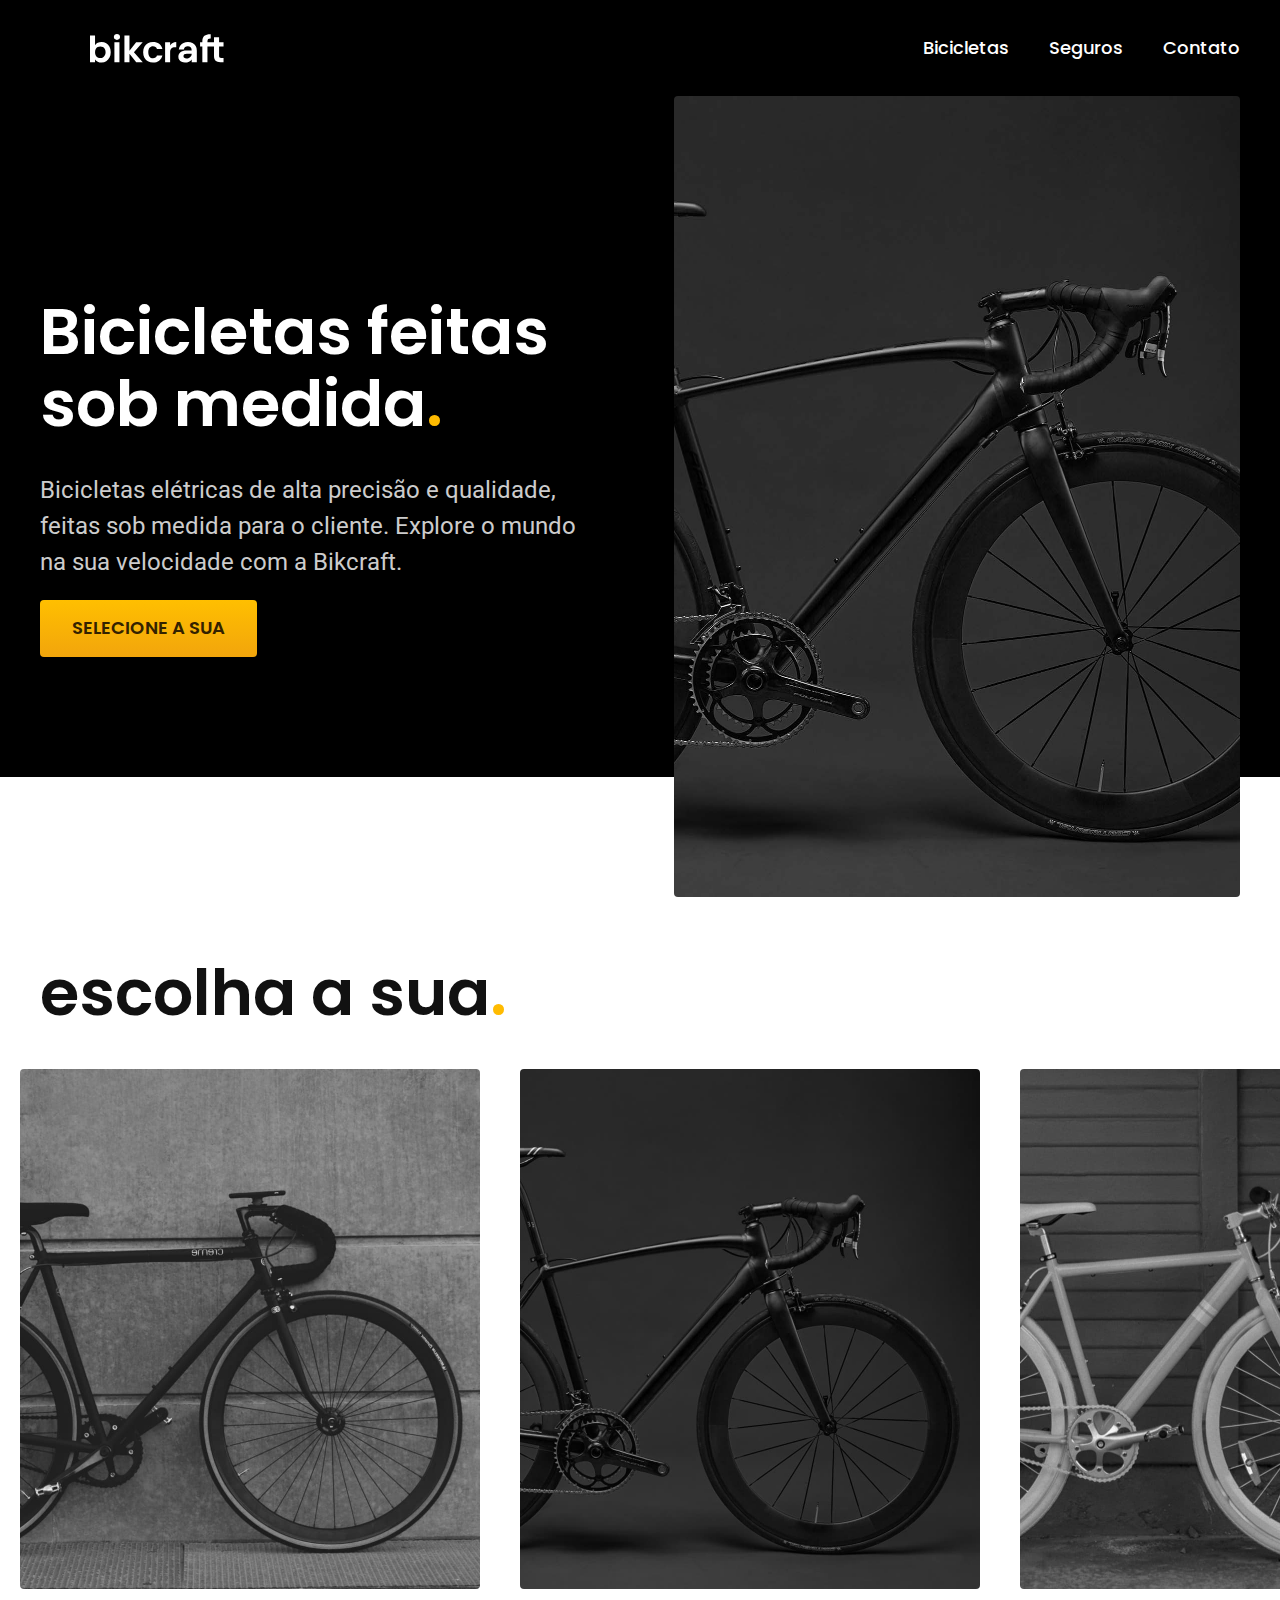
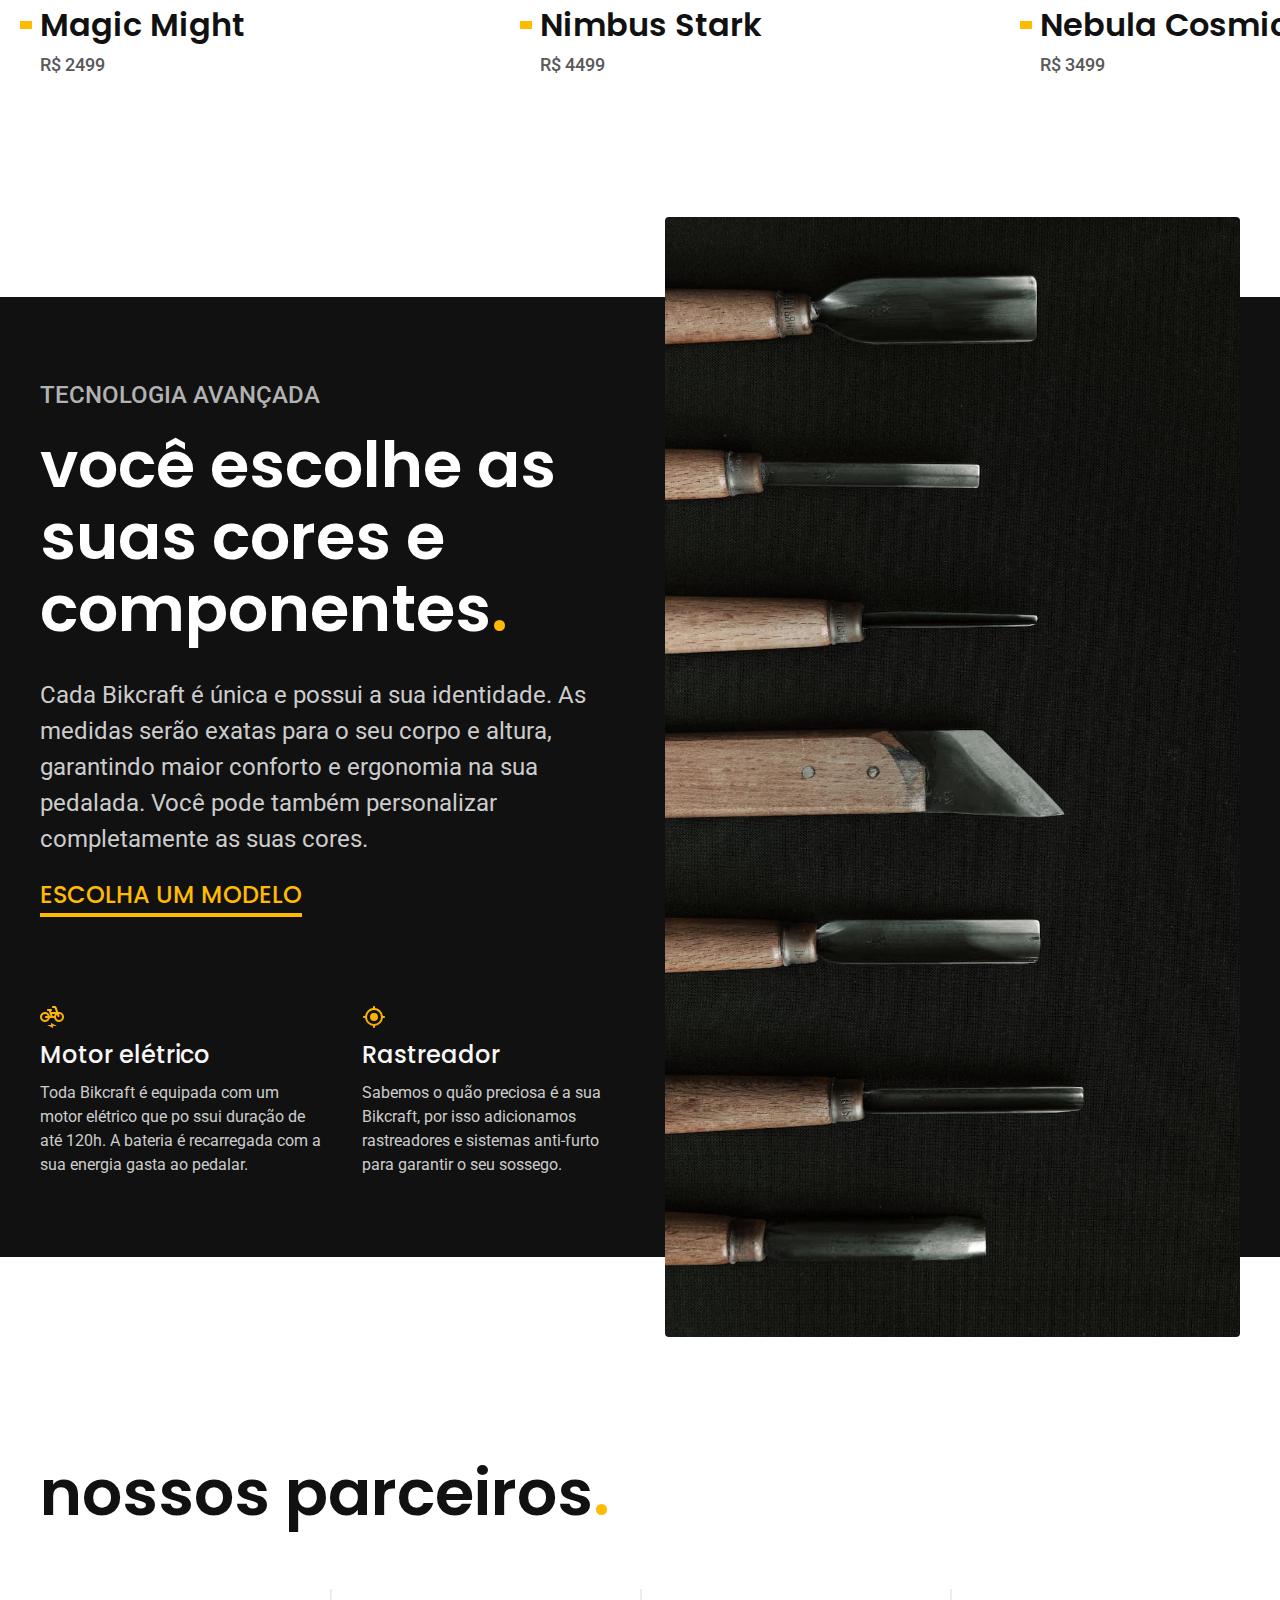
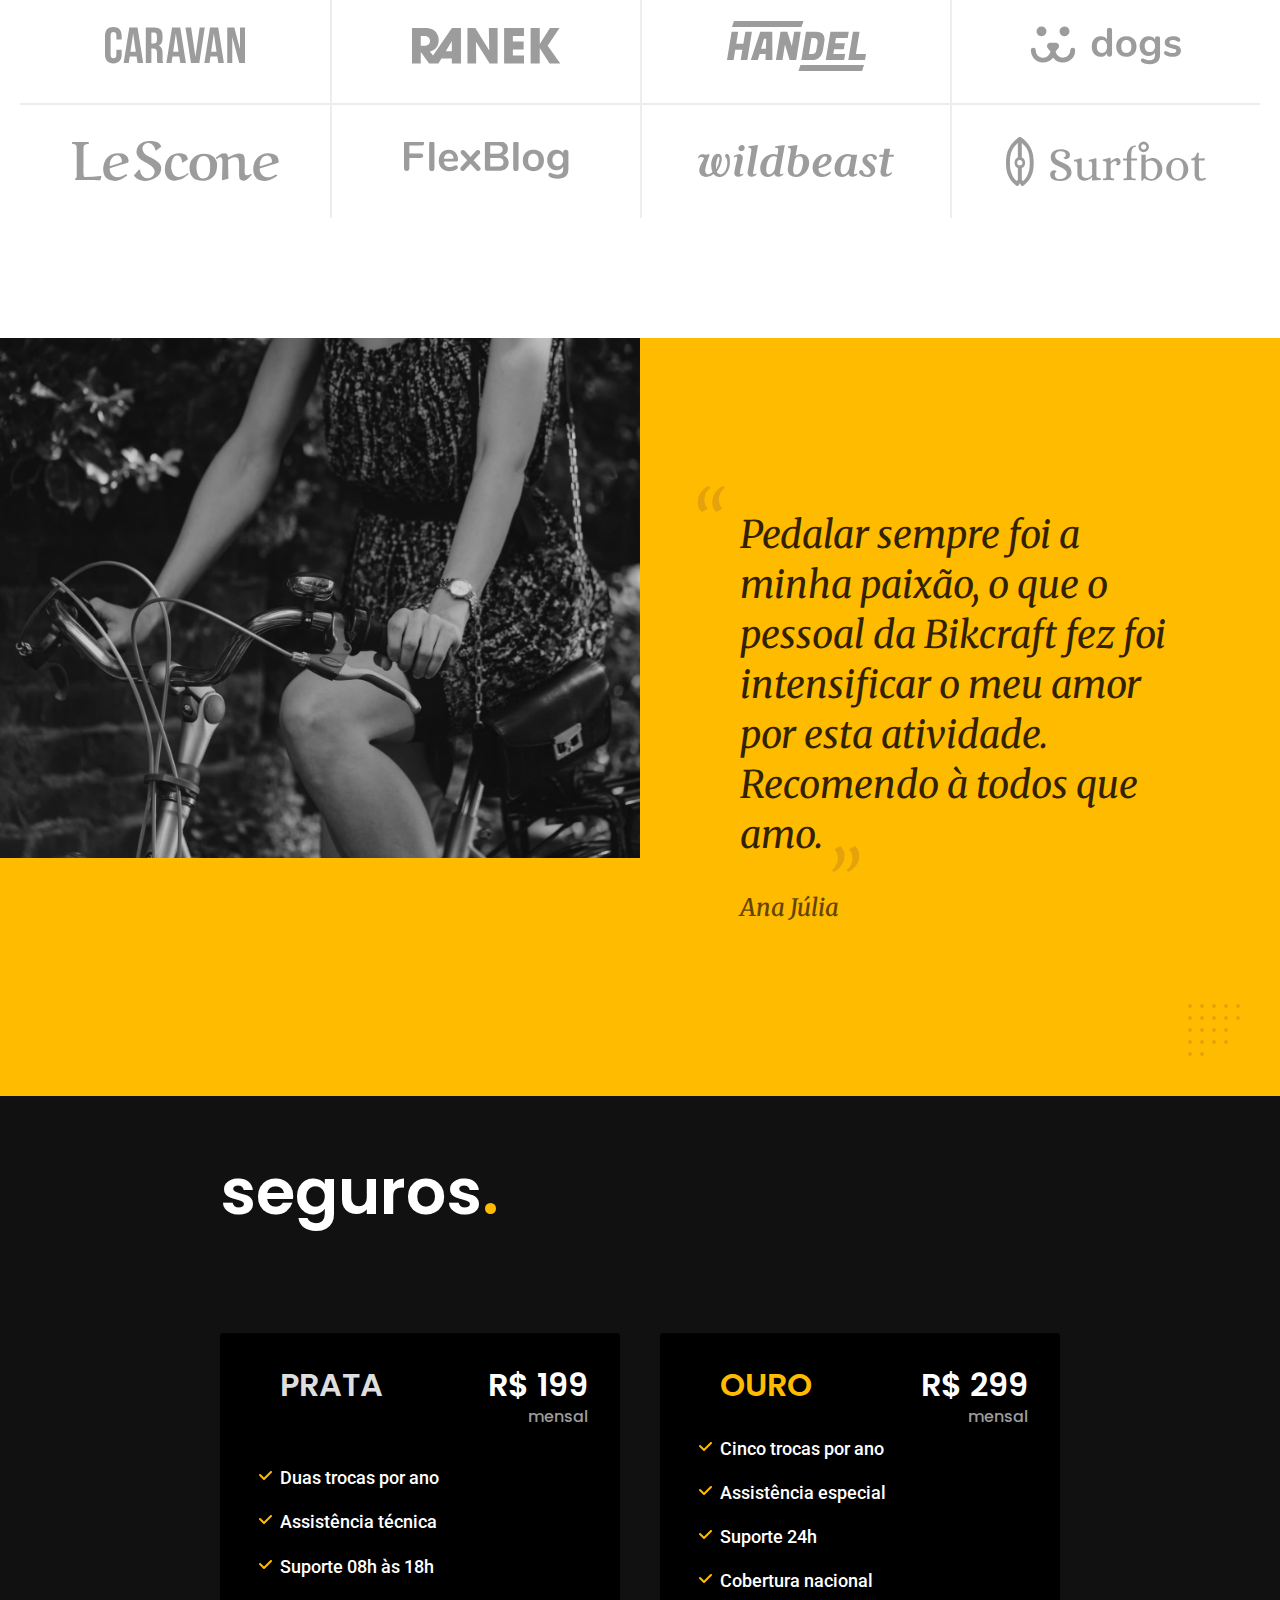
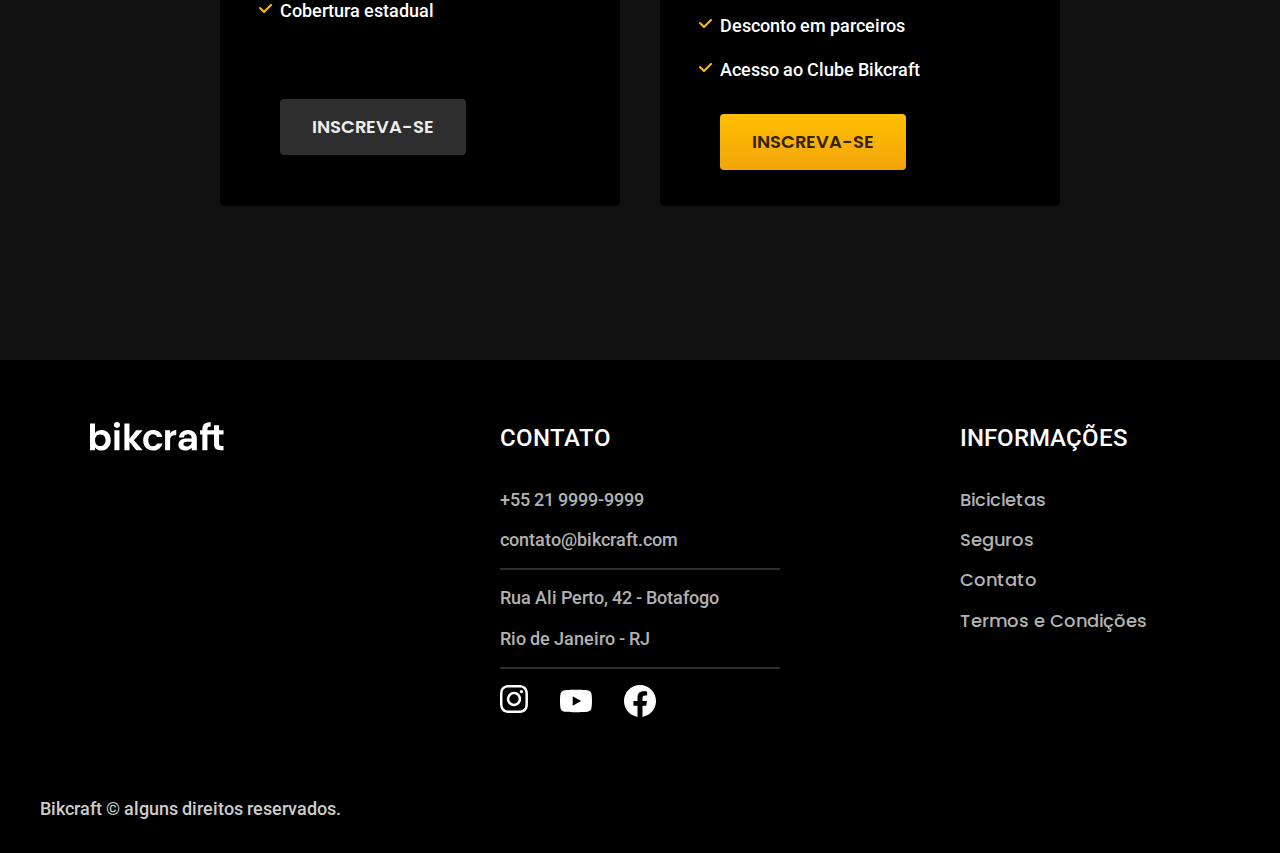
==== index.html @ bdc308a6 "commit inicial" ====
<!DOCTYPE html>
<html lang="pt-br">
  <head>
    <meta charset="UTF-8" />
    <meta name="viewport" content="width=device-width, initial-scale=1.0" />
    <meta
      name="description"
      content="Bicicletas elétricas de alta precisão e qualidade, feitas sob medida para o cliente. Explore o mundo na sua velocidade com a bikcraft."
    />
    <link rel="preconnect" href="https://fonts.googleapis.com" />
    <link rel="preconnect" href="https://fonts.gstatic.com" crossorigin />
    <link
      href="https://fonts.googleapis.com/css2?family=Merriweather:ital,wght@1,900&family=Poppins:wght@400;600&family=Roboto:wght@400;500&display=swap"
      rel="stylesheet"
    />
    <title>Bikcraft</title>
    <link rel="preload" href="style.css" as="style" />
    <link rel="stylesheet" href="style.css" />
  </head>

  <body id="home">
    <header class="header-bg">
      <div class="header container">
        <a href="./">
          <img src="img/bikcraft.svg" alt="Bikcraft" width="136" height="32"
        /></a>
        <nav aria-label="primaria">
          <ul class="header-menu font-1-m cor-0">
            <li><a href="bicicletas.html">Bicicletas</a></li>
            <li><a href="seguros.html">Seguros</a></li>
            <li><a href="contato.html">Contato</a></li>
          </ul>
        </nav>
      </div>
    </header>

    <main class="introducao-bg">
      <div class="introducao container">
        <div class="introducao-conteudo">
          <h1 class="font-1-xxl cor-0">
            Bicicletas feitas sob medida<span class="cor-p1">.</span>
          </h1>
          <p class="font-2-l cor-4">
            Bicicletas elétricas de alta precisão e qualidade, feitas sob medida
            para o cliente. Explore o mundo na sua velocidade com a Bikcraft.
          </p>
          <a href="bicicletas.html" class="botao">Selecione a sua</a>
        </div>
        <picture class="introducao-imagem">
          <source
            media="(max-width: 800px)"
            srcset="./img/bicicletas/nimbus.jpg"
          />
          <img
            src="./img/fotos/introducao.jpg"
            alt="Bicicleta elétrica preta"
            width="1280"
            height="1600"
          />
        </picture>
      </div>
    </main>

    <article class="bicicletas-lista">
      <h2 class="container font-1-xxl cor-11">
        escolha a sua<span class="font-1-xxl cor-p1">.</span>
      </h2>
      <ul>
        <a href="./bicicletas/magic.html">
          <li>
            <img
              src="../img/bicicleta/magic-home.jpg"
              width="920"
              height="1040"
              alt="Bicicleta"
            />
            <h3 class="font-1-xl cor-11">Magic Might</h3>
            <span class="font-2-m cor-8">R$ 2499</span>
          </li>
        </a>
        <a href="./bicicletas/nimbus.html">
          <li>
            <img
              src="../img/bicicleta/nimbus-home.jpg"
              width="920"
              height="1040"
              alt="Bicicleta"
            />
            <h3 class="font-1-xl cor-11">Nimbus Stark</h3>
            <span class="font-2-m cor-8">R$ 4499</span>
          </li>
        </a>
        <a href="./bicicletas/nebula.html">
          <li>
            <img
              src="../img/bicicleta/nebula-home.jpg"
              width="920"
              height="1040"
              alt="Bicicleta"
            />
            <h3 class="font-1-xl cor-11">Nebula Cosmic</h3>
            <span class="font-2-m cor-8">R$ 3499</span>
          </li>
        </a>
      </ul>
    </article>

    <article class="tecnologia-bg">
      <div class="tecnologia container">
        <div class="tecnologia-conteudo">
          <span class="font-2-l-b cor-5">TECNOLOGIA AVANÇADA</span>
          <h2 class="font-1-xxl cor-0">
            você escolhe as suas cores e componentes<span class="cor-p1"
              >.</span
            >
          </h2>
          <p class="font-2-l cor-4">
            Cada Bikcraft é única e possui a sua identidade. As medidas serão
            exatas para o seu corpo e altura, garantindo maior conforto e
            ergonomia na sua pedalada. Você pode também personalizar
            completamente as suas cores.
          </p>
          <a class="link font-2-l-b cor-p1" href="./bicicletas.html"
            >escolha um modelo</a
          >
          <div class="tecnologia-vantagens">
            <div>
              <img
                src="img/icones/eletrica.svg"
                width="24"
                height="24"
                alt=""
              />
              <h3 class="font-1-l cor-1">Motor elétrico</h3>
              <p class="font-2-s cor-4">
                Toda Bikcraft é equipada com um motor elétrico que po ssui
                duração de até 120h. A bateria é recarregada com a sua energia
                gasta ao pedalar.
              </p>
            </div>
            <div>
              <img
                src="img/icones/rastreador.svg"
                width="24"
                height="24"
                alt=""
              />
              <h3 class="font-1-l cor-1">Rastreador</h3>
              <p class="font-2-s cor-4">
                Sabemos o quão preciosa é a sua Bikcraft, por isso adicionamos
                rastreadores e sistemas anti-furto para garantir o seu sossego.
              </p>
            </div>
          </div>
        </div>
        <div class="tecnologia-imagem">
          <img
            src="img/fotos/tecnologia.jpg"
            width="1200"
            height="1920"
            alt=""
          />
        </div>
      </div>
    </article>

    <section class="parceiros">
      <h2 class="container font-1-xxl cor-11">
        nossos parceiros<span class="font-1-xxl cor-p1">.</span>
      </h2>
      <ul>
        <li>
          <img
            src="img/parceiros/caravan.svg"
            width="140"
            height="38"
            alt="caravan"
          />
        </li>
        <li>
          <img
            src="img/parceiros/ranek.svg"
            width="149"
            height="36"
            alt="ranek.svg"
          />
        </li>
        <li>
          <img
            src="img/parceiros/handel.svg"
            width="139"
            height="50"
            alt="handel.svg"
          />
        </li>
        <li>
          <img
            src="img/parceiros/dogs.svg"
            width="152"
            height="39"
            alt="caravan"
          />
        </li>
        <li>
          <img
            src="img/parceiros/lescone.svg"
            width="208"
            height="41"
            alt="lescone.svg"
          />
        </li>
        <li>
          <img
            src="img/parceiros/flexblog.svg"
            width="165"
            height="38"
            alt="flexblog.svg"
          />
        </li>
        <li>
          <img
            src="img/parceiros/wildbeast.svg"
            width="196"
            height="34"
            alt="wildbeast.svg"
          />
        </li>
        <li>
          <img
            src="img/parceiros/surfbot.svg"
            width="200"
            height="49"
            alt="surfbot.svg"
          />
        </li>
      </ul>
    </section>

    <section class="depoimento" aria-label="Depoimento">
      <div>
        <img
          src="img/fotos/depoimento.jpg"
          width="1560"
          height="1360"
          alt="Pessoa pedalando uma bicicleta Bikcraft"
        />
      </div>
      <div class="depoimento-conteudo">
        <blockquote class="font-1-xl cor-p5">
          <p>
            Pedalar sempre foi a minha paixão, o que o pessoal da Bikcraft fez
            foi intensificar o meu amor por esta atividade. Recomendo à todos
            que amo.
          </p>
        </blockquote>
        <span class="cor-p4">Ana Júlia</span>
      </div>
    </section>

    <article class="seguros-bg">
      <div class="seguros">
        <h2 class="font-1-xxl cor-0">seguros<span class="cor-p1">.</span></h2>
        <div class="seguros-prata">
          <h3 class="font-1-xl cor-3">PRATA</h3>
          <span class="font-1-xl cor-0"
            >R$ 199 <span class="font-1-s cor-6">mensal</span></span
          >
          <ul class="font-2-m cor-0">
            <li>Duas trocas por ano</li>
            <li>Assistência técnica</li>
            <li>Suporte 08h às 18h</li>
            <li>Cobertura estadual</li>
          </ul>
          <a class="botao secundario" href="./seguros.html">INSCREVA-SE</a>
        </div>
        <div class="seguros-ouro">
          <h3 class="font-1-xl cor-p1">OURO</h3>
          <span class="font-1-xl cor-0"
            >R$ 299 <span class="font-1-s cor-6">mensal</span></span
          >
          <ul class="font-2-m cor-0">
            <li>Cinco trocas por ano</li>
            <li>Assistência especial</li>
            <li>Suporte 24h</li>
            <li>Cobertura nacional</li>
            <li>Desconto em parceiros</li>
            <li>Acesso ao Clube Bikcraft</li>
          </ul>
          <a class="botao" href="./seguros.html">INSCREVA-SE</a>
        </div>
      </div>
    </article>

    <footer class="footer-bg">
      <div class="footer container">
        <img src="./img/bikcraft.svg" width="136" height="32" alt="Bikcraft" />
        <div class="footer-contato">
          <h3 class="font-2-l-b cor-0">Contato</h3>
          <ul class="font-2-m cor-5">
            <li><a href="tel:+552199999999">+55 21 9999-9999</a></li>
            <li>
              <a href="mailto:contato@bikcraft.com">contato@bikcraft.com</a>
            </li>
            <li>Rua Ali Perto, 42 - Botafogo</li>
            <li>Rio de Janeiro - RJ</li>
          </ul>
          <div class="redes-sociais">
            <a href="https://www.instagram.com" target="_blank"
              ><img
                src="img/redes/instagram.svg"
                alt="Instagram"
                width="28"
                height="28"
            /></a>
            <a href="https://www.youtube.com/" target="_blank">
              <img
                src="img/redes/youtube.svg"
                alt="Youtube"
                width="32"
                height="32"
            /></a>
            <a href="https://www.facebook.com/" target="_blank"
              ><img
                src="img/redes/facebook.svg"
                alt="Facebook"
                width="32"
                height="32"
            /></a>
          </div>
        </div>
        <div class="footer-informacoes">
          <h3 class="font-2-l-b cor-0">Informações</h3>
          <nav>
            <ul class="font-1-m cor-5">
              <li><a href="./bicicletas.html">Bicicletas</a></li>
              <li><a href="./seguros.html">Seguros</a></li>
              <li><a href="./contato.html">Contato</a></li>
              <li><a href="./termos.html">Termos e Condições</a></li>
            </ul>
          </nav>
        </div>
        <p class="copy font-2-m cor-4">
          Bikcraft © alguns direitos reservados.
        </p>
      </div>
    </footer>


    <script src="script.js"></script>
  </body>
</html>
---- style.css ----
@import "/css/global/global.css";
@import "/css/utilidades/tipografia.css";
@import "/css/utilidades/cores.css";

@import "/css/global/header.css";
@import "/css/global/footer.css";

/* HOME */
@import "/css/home/introducao.css";
@import "/css/home/tecnologia.css";
@import "/css/home/parceiros.css";
@import "/css/home/depoimento.css";

/* UTILIDADES */
@import "/css/utilidades/componentes.css";
@import "/css/utilidades/formulario.css";

/* SEGUROS */
@import "/css/seguros/seguros.css";
@import "/css/seguros/vantagens.css";
@import "/css/seguros/perguntas.css";

/* TERMOS */
@import "/css/termos/termos.css";

/* BICICLETAS */
@import "/css/bicicletas/bicicletas-lista.css";
@import "/css/bicicletas/bicicletas.css";
@import "/css/bicicletas/bicicletas-internas.css";

/* BICICLETA */
@import "/css/bicicleta/bicicleta.css";
@import "/css/bicicleta/seguro.css";

/* CONTATO */
@import "/css/contato/contato.css";
@import "/css/contato/lojas.css";

/* ORÇAMENTO */
@import "/css/orcamento/orcamento.css";
---- style.css ----
@import "/css/global/global.css";
@import "/css/utilidades/tipografia.css";
@import "/css/utilidades/cores.css";

@import "/css/global/header.css";
@import "/css/global/footer.css";

/* HOME */
@import "/css/home/introducao.css";
@import "/css/home/tecnologia.css";
@import "/css/home/parceiros.css";
@import "/css/home/depoimento.css";

/* UTILIDADES */
@import "/css/utilidades/componentes.css";
@import "/css/utilidades/formulario.css";

/* SEGUROS */
@import "/css/seguros/seguros.css";
@import "/css/seguros/vantagens.css";
@import "/css/seguros/perguntas.css";

/* TERMOS */
@import "/css/termos/termos.css";

/* BICICLETAS */
@import "/css/bicicletas/bicicletas-lista.css";
@import "/css/bicicletas/bicicletas.css";
@import "/css/bicicletas/bicicletas-internas.css";

/* BICICLETA */
@import "/css/bicicleta/bicicleta.css";
@import "/css/bicicleta/seguro.css";

/* CONTATO */
@import "/css/contato/contato.css";
@import "/css/contato/lojas.css";

/* ORÇAMENTO */
@import "/css/orcamento/orcamento.css";
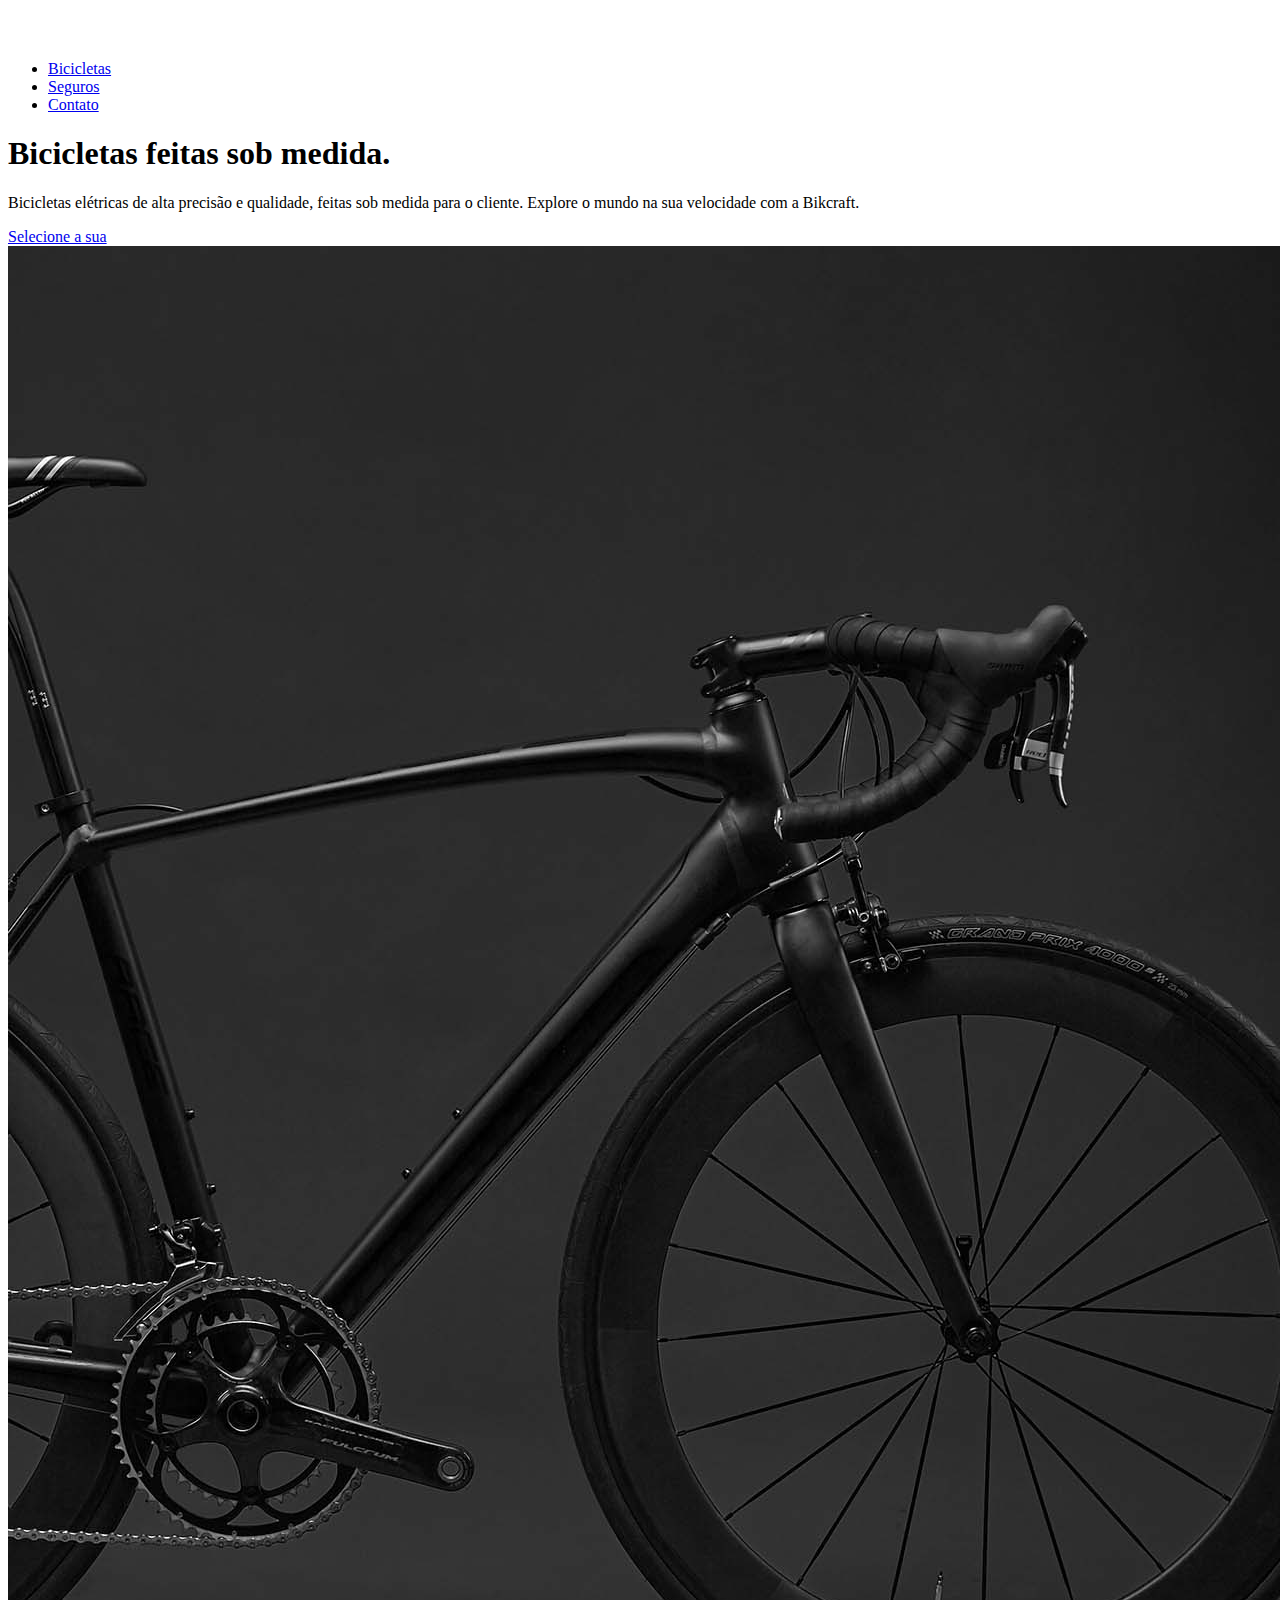
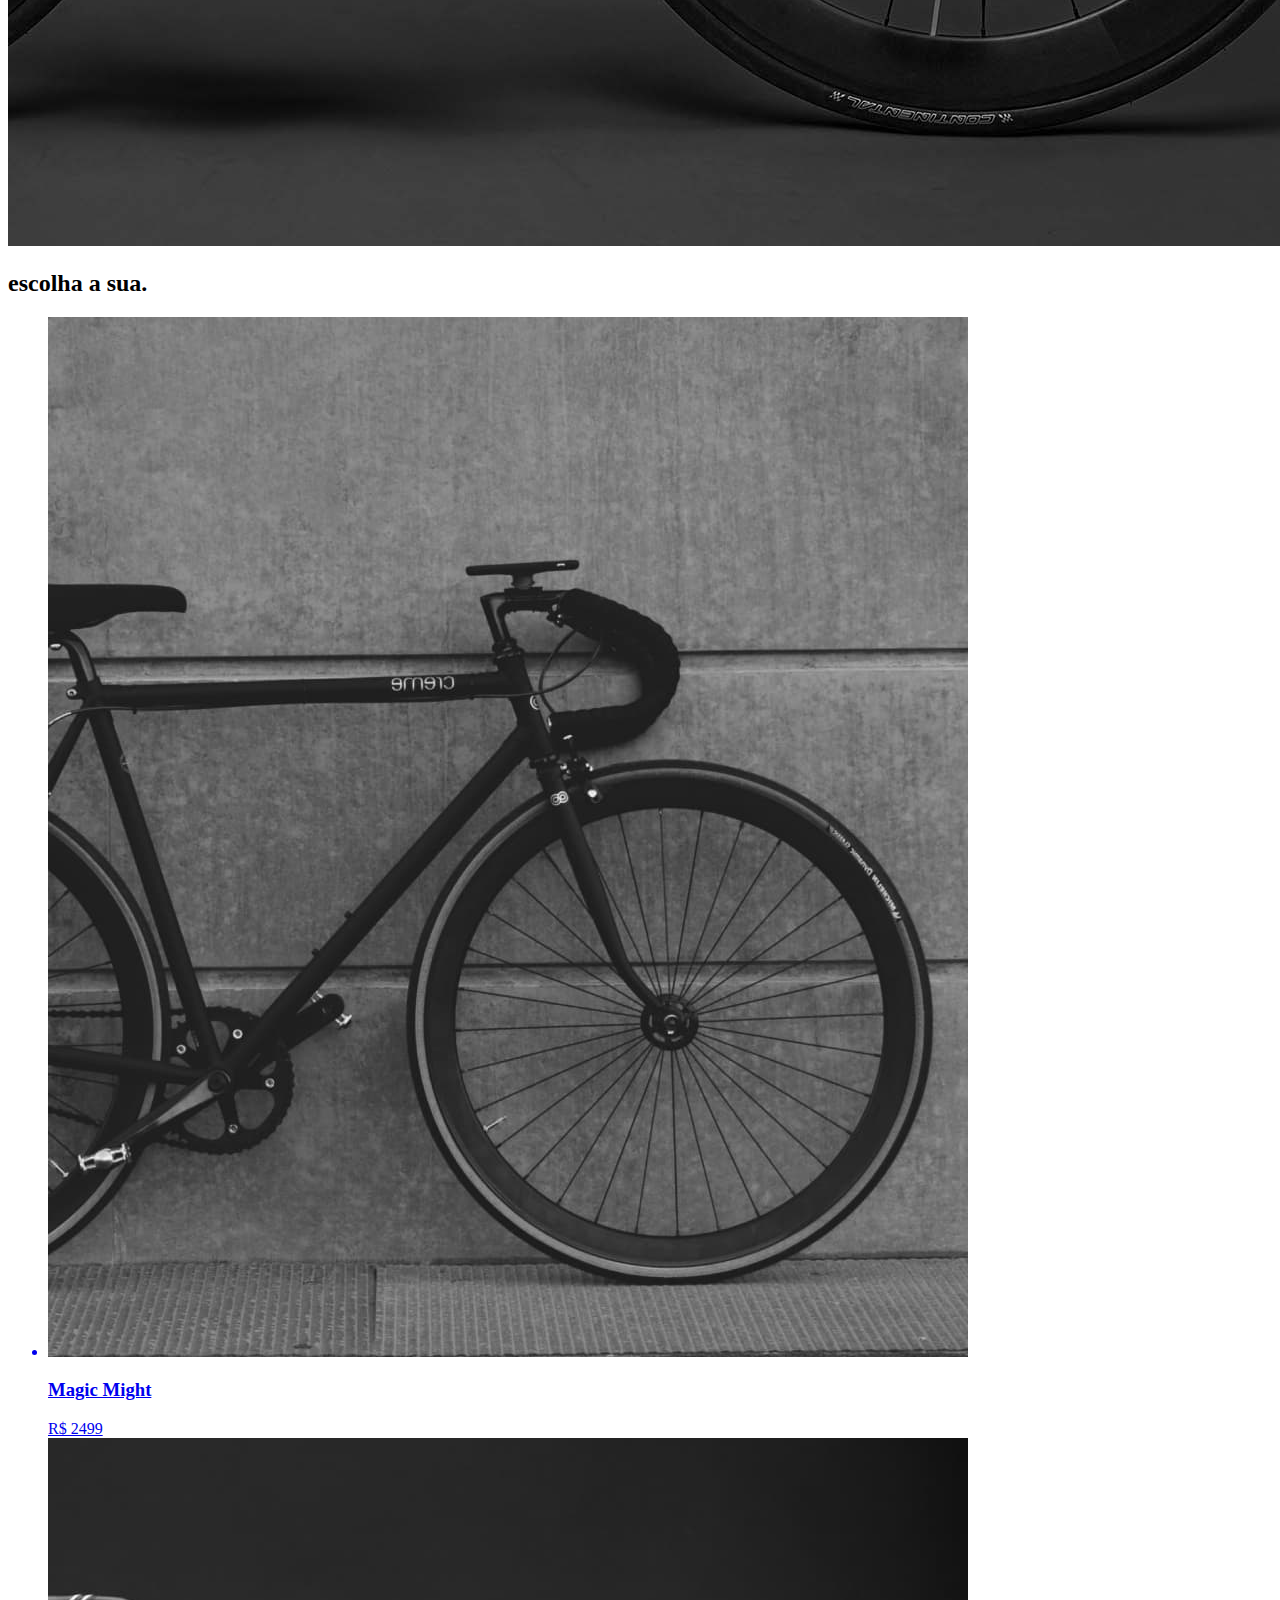
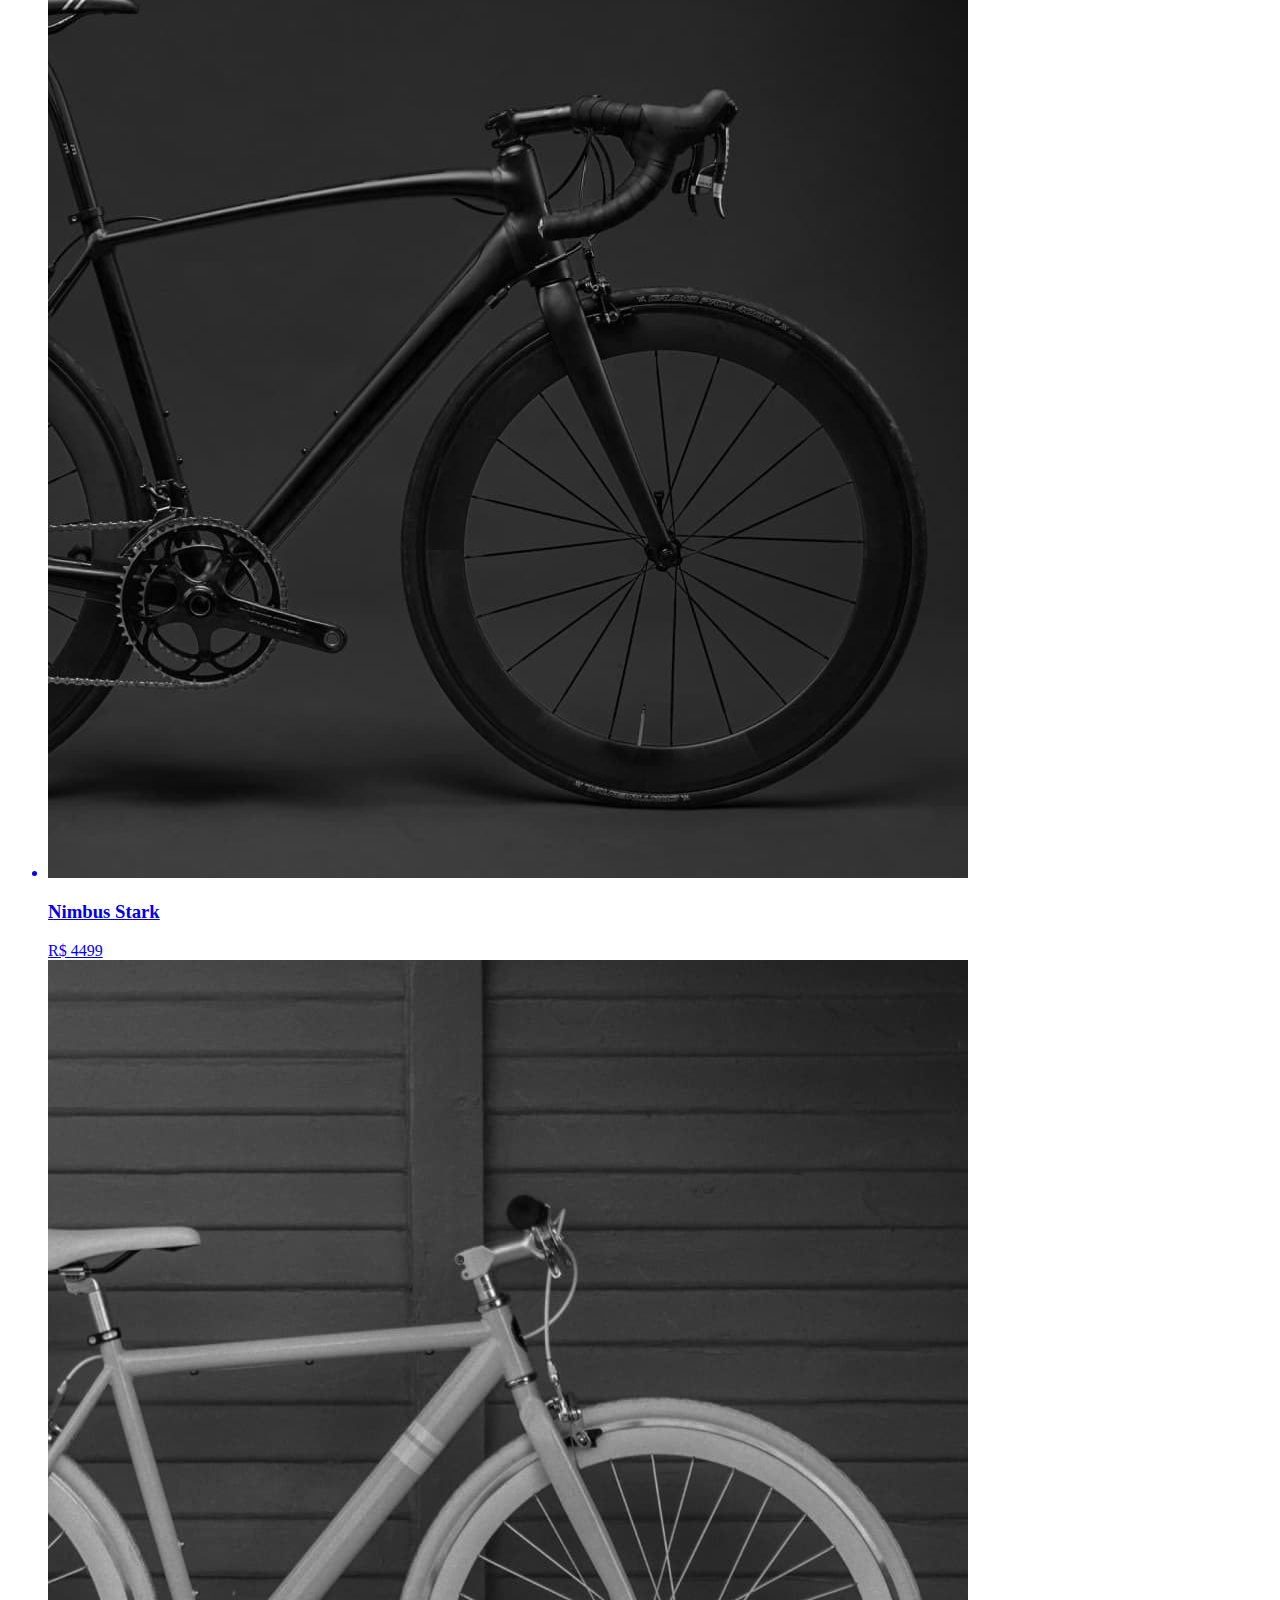
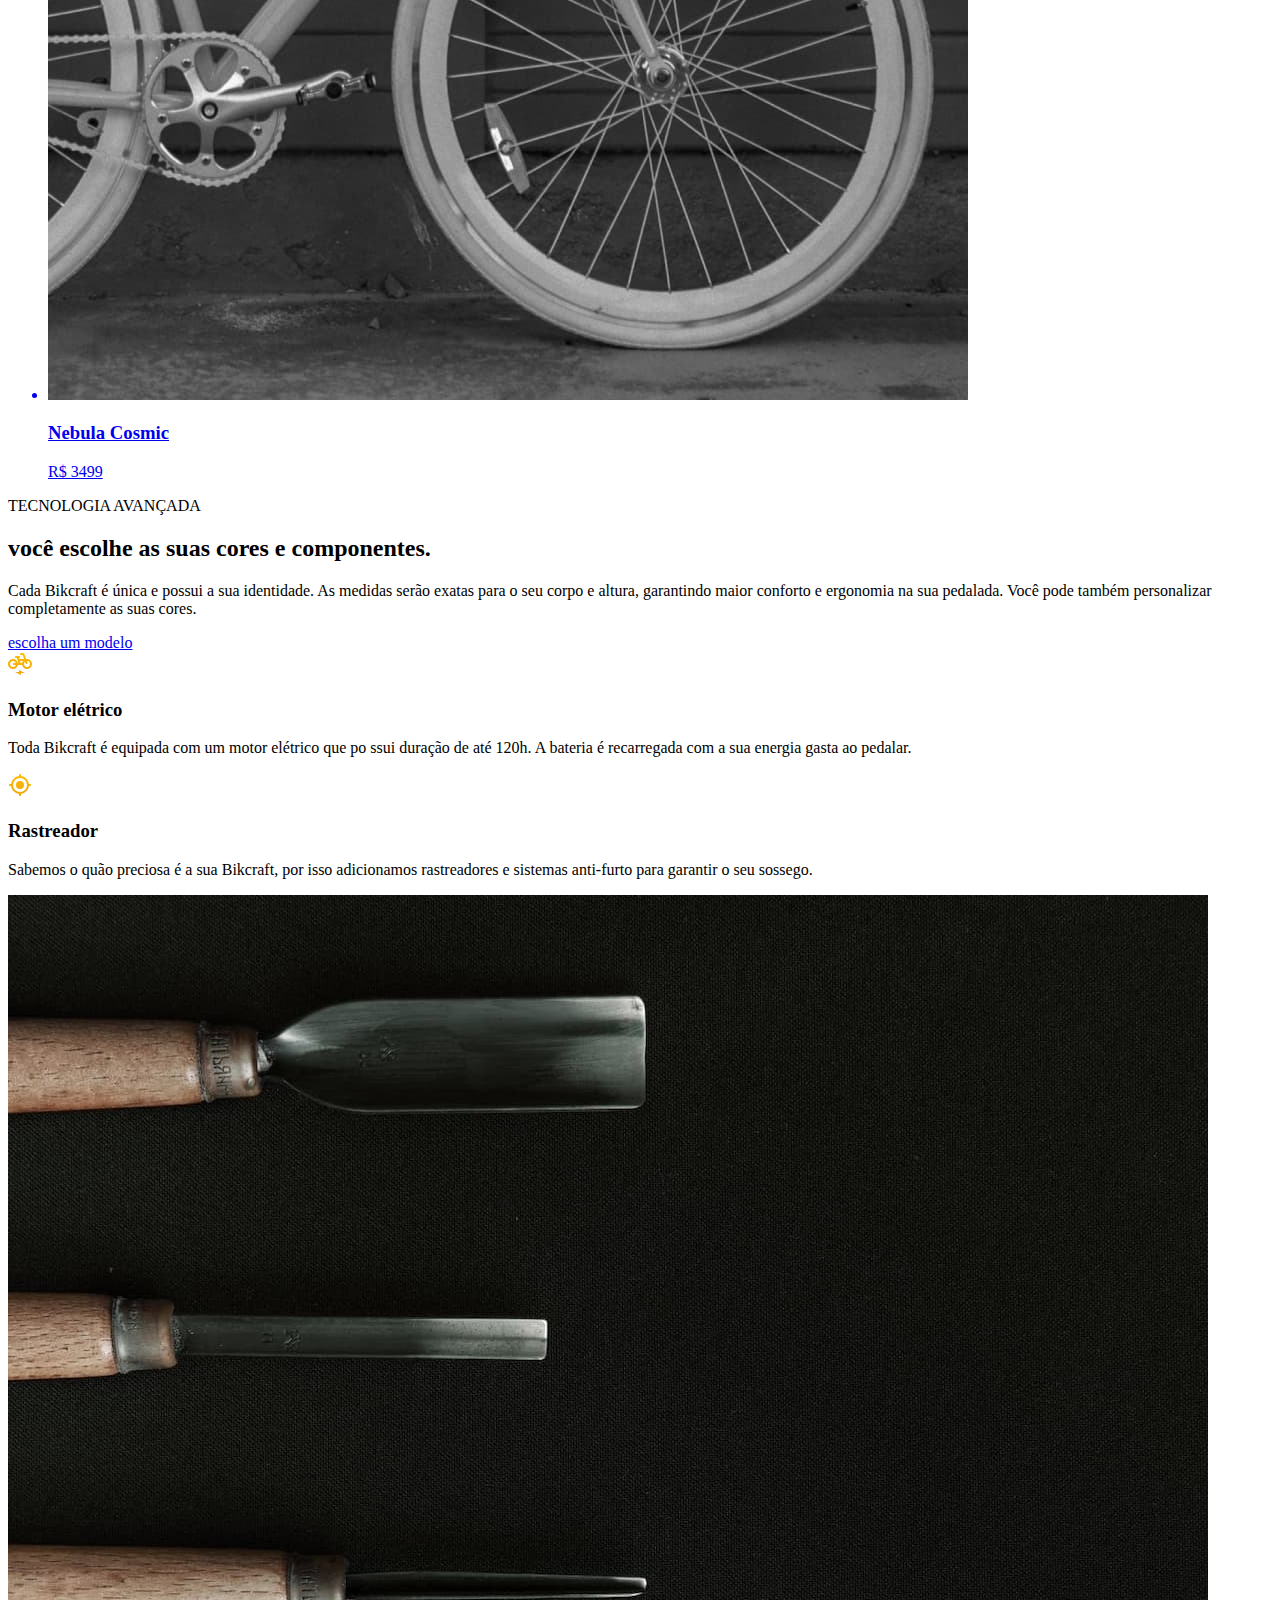
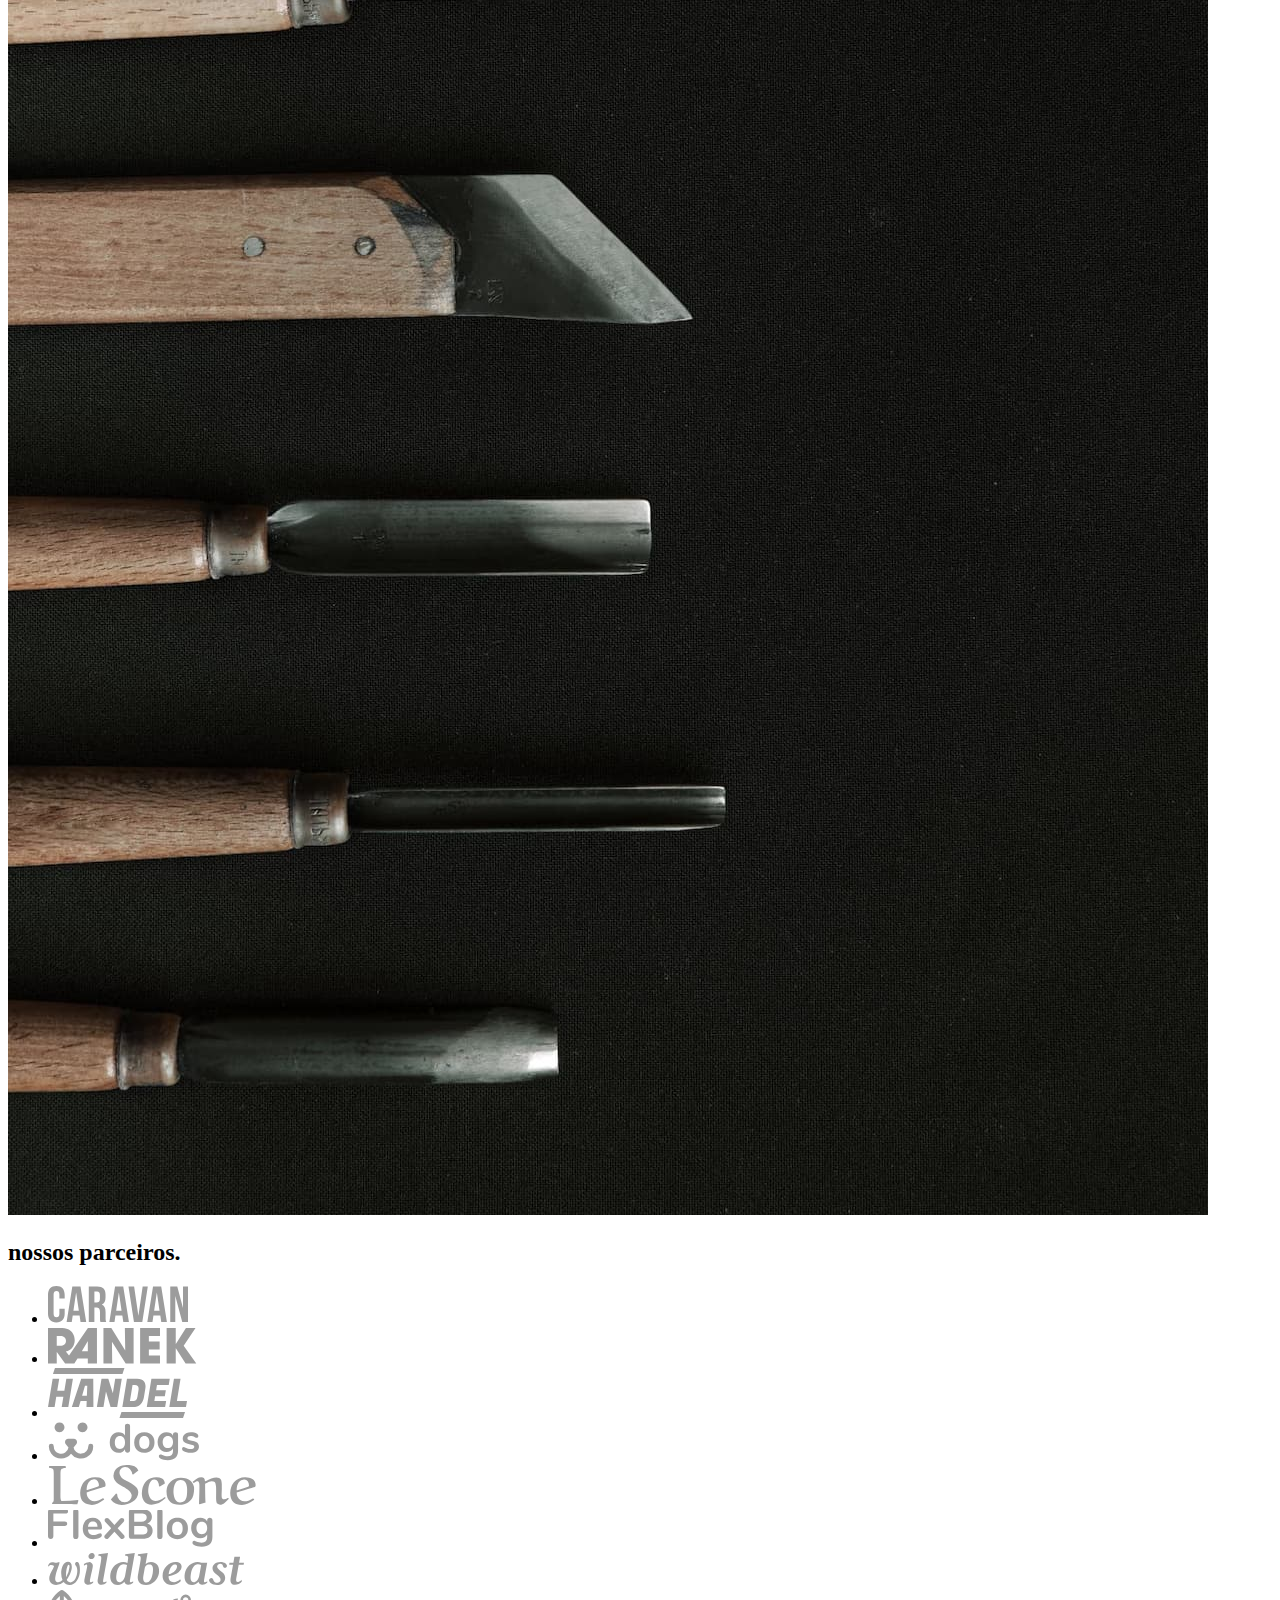
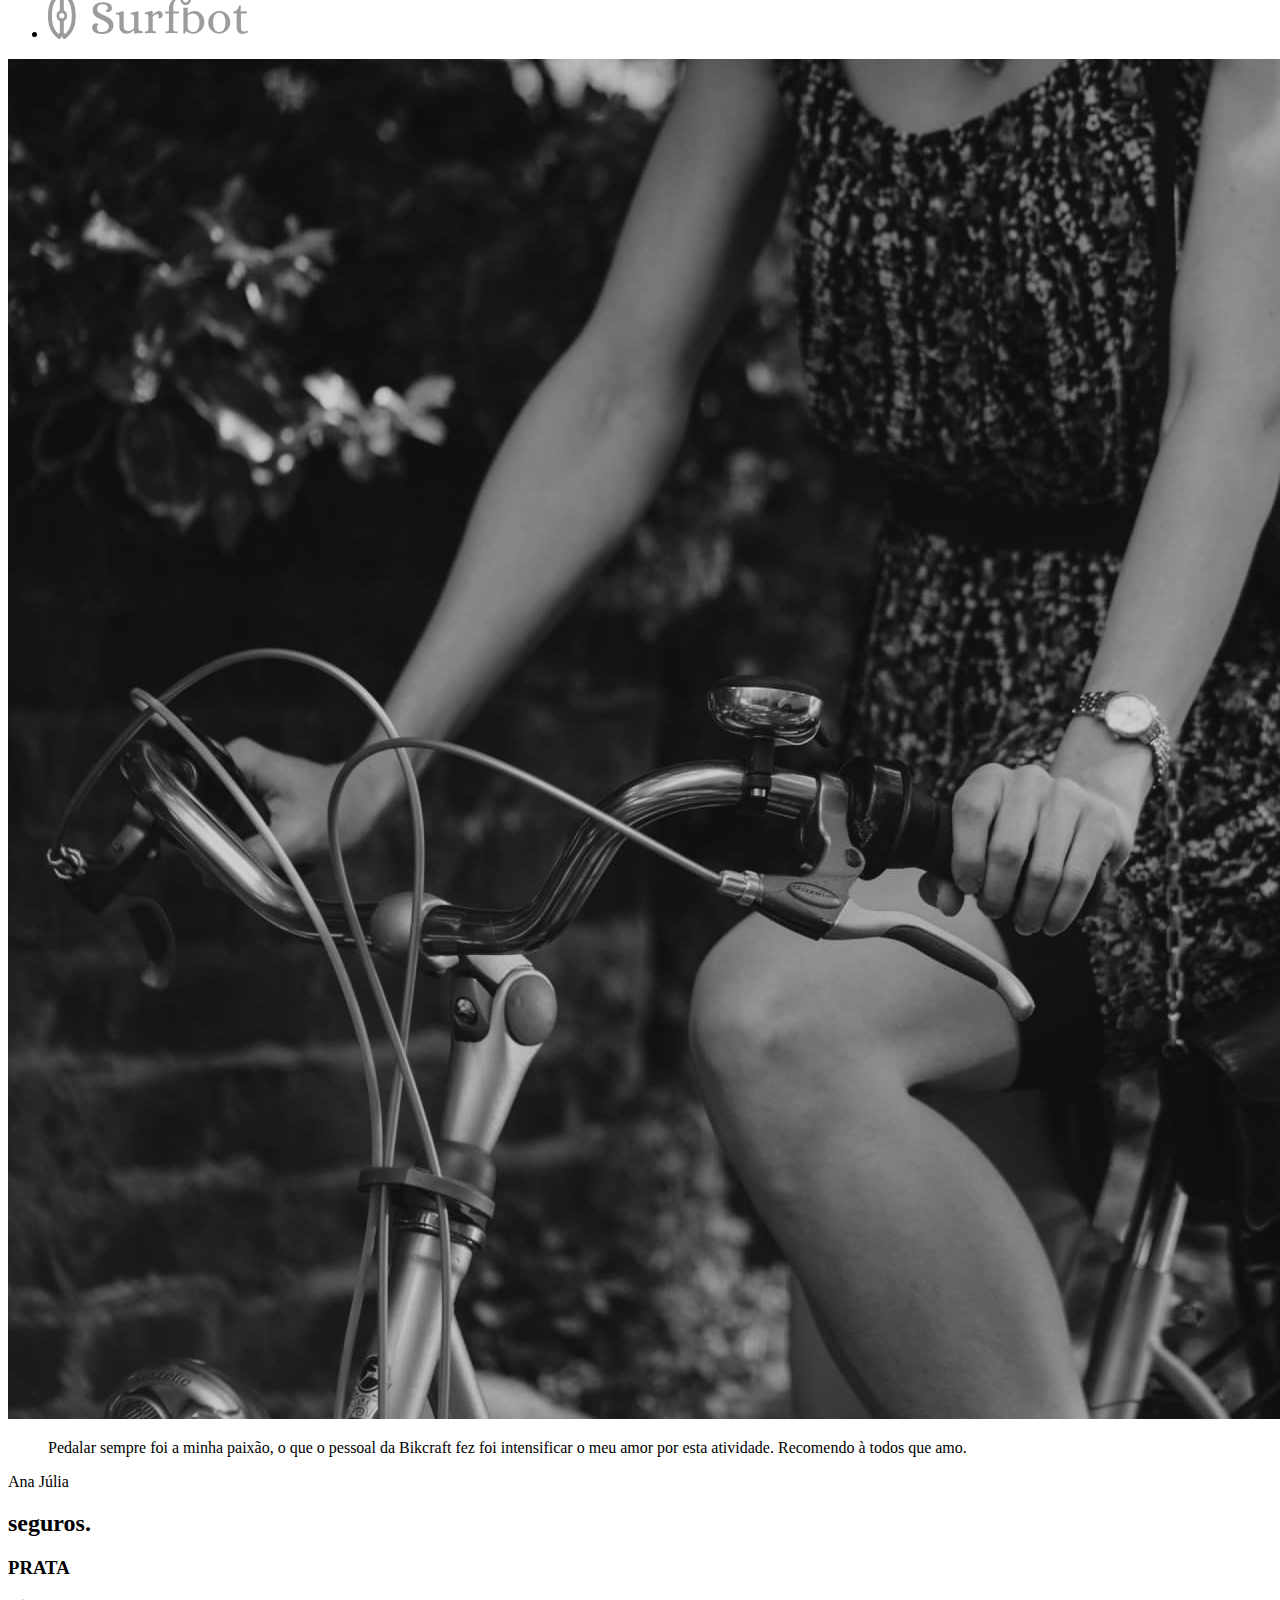
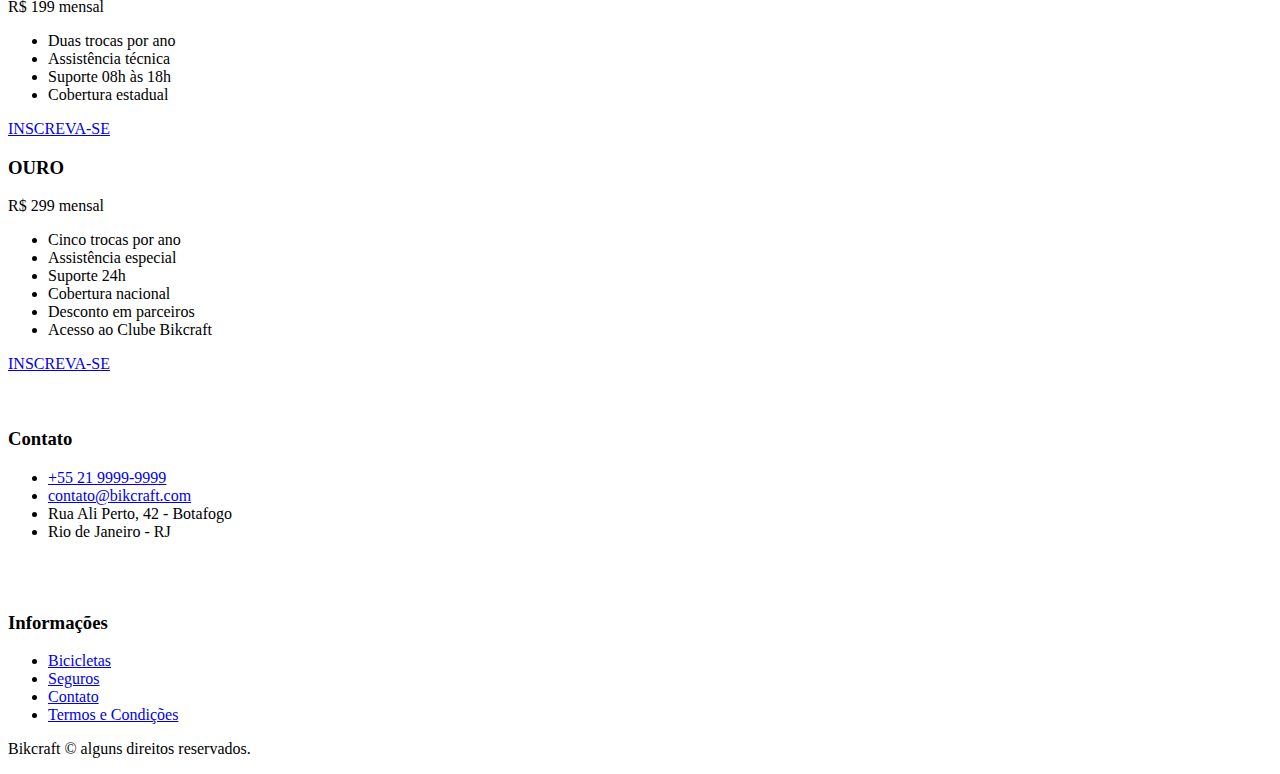
==== commit 5595c11d: "otimizado para produção" ====
--- a/index.html
+++ b/index.html
@@ -14,8 +14,13 @@
       rel="stylesheet"
     />
     <title>Bikcraft</title>
-    <link rel="preload" href="style.css" as="style" />
-    <link rel="stylesheet" href="style.css" />
+
+    <link rel="icon" href="img/favicon.svg" type="image/svg+xml" />
+    <link rel="preload" href="style.min.css" as="style" />
+    <link rel="stylesheet" href="style.min.css" />
+    <script>
+      document.documentElement.classList.add("js");
+    </script>
   </head>
 
   <body id="home">
@@ -37,16 +42,18 @@
     <main class="introducao-bg">
       <div class="introducao container">
         <div class="introducao-conteudo">
-          <h1 class="font-1-xxl cor-0">
+          <h1 data-anime="200" class="font-1-xxl cor-0 fadeInLeft">
             Bicicletas feitas sob medida<span class="cor-p1">.</span>
           </h1>
-          <p class="font-2-l cor-4">
+          <p data-anime="400" class="font-2-l cor-4 fadeInLeft">
             Bicicletas elétricas de alta precisão e qualidade, feitas sob medida
             para o cliente. Explore o mundo na sua velocidade com a Bikcraft.
           </p>
-          <a href="bicicletas.html" class="botao">Selecione a sua</a>
-        </div>
-        <picture class="introducao-imagem">
+          <a data-anime="600" href="bicicletas.html" class="botao fadeInLeft"
+            >Selecione a sua</a
+          >
+        </div>
+        <picture data-anime="800" class="introducao-imagem fadeInRight">
           <source
             media="(max-width: 800px)"
             srcset="./img/bicicletas/nimbus.jpg"
@@ -345,7 +352,7 @@
       </div>
     </footer>
 
-
+    <script src="plugins/simple-anime.js"></script>
     <script src="script.js"></script>
   </body>
 </html>
